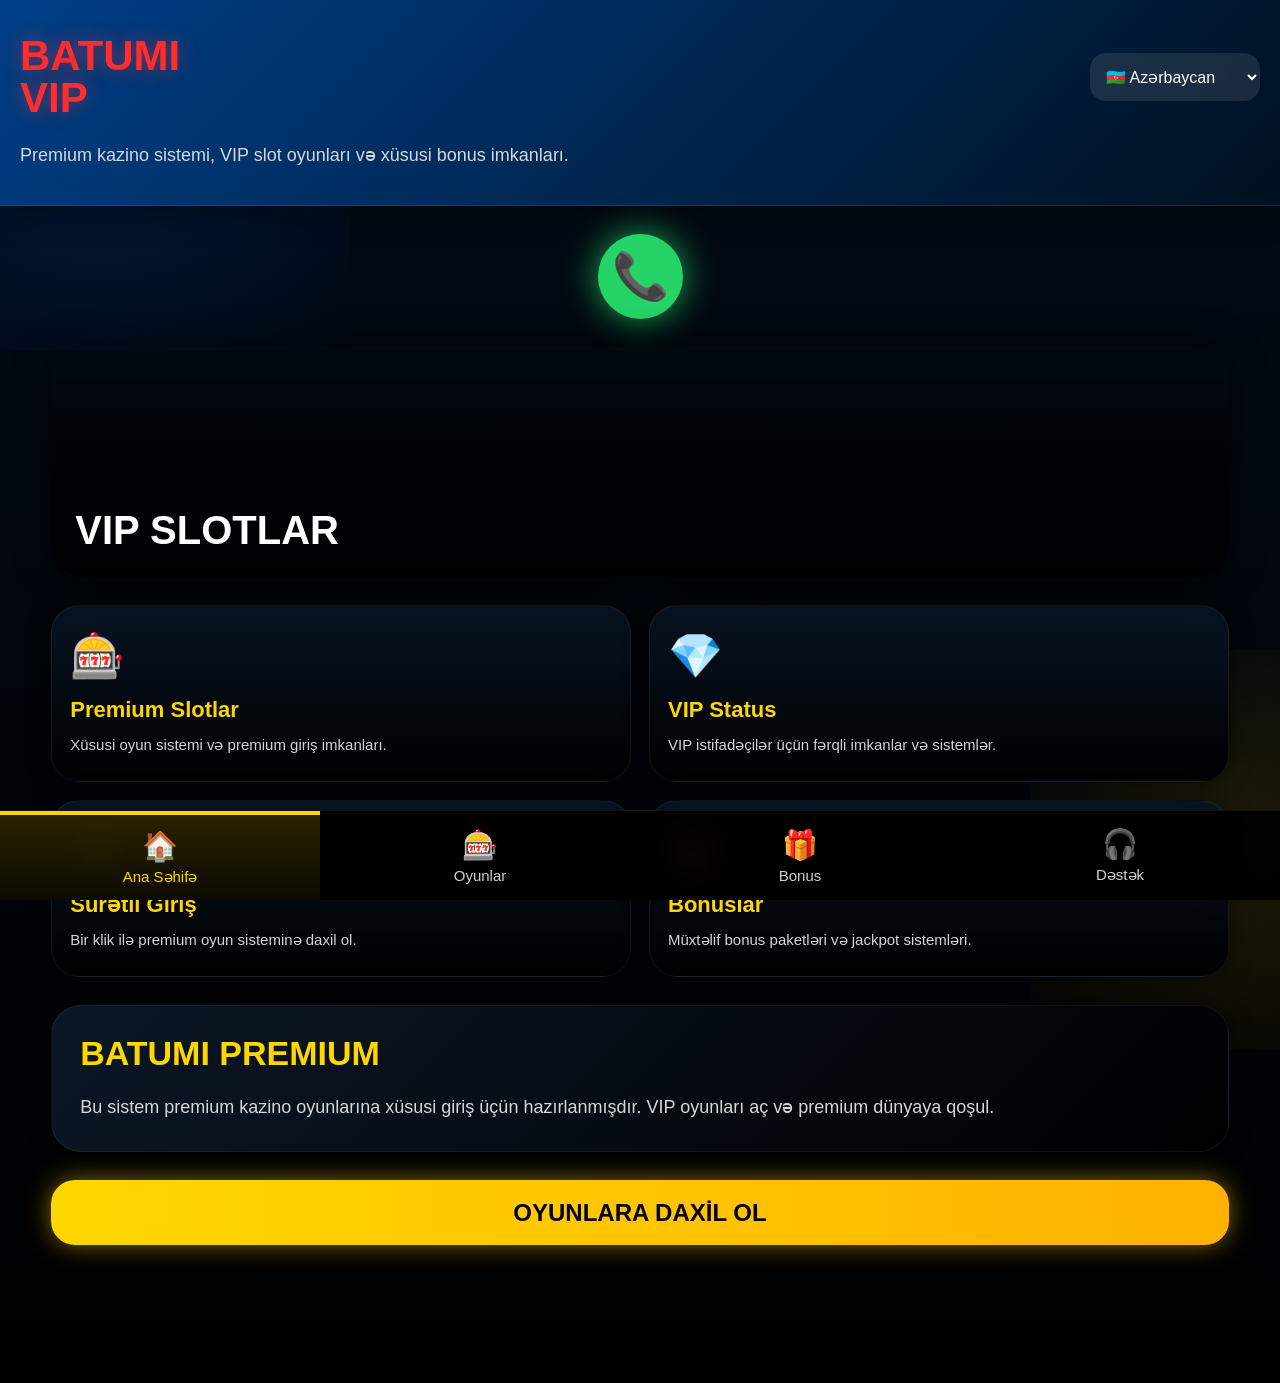
==== index.html @ f7ec3b7f "Add files via upload" ====
<!DOCTYPE html>
<html lang="az">

<head>

<meta charset="UTF-8">

<meta
name="viewport"
content="width=device-width, initial-scale=1.0"
/>

<title>
BATUMI VIP
</title>

<style>

*{

margin:0;
padding:0;
box-sizing:border-box;
font-family:Arial,sans-serif;

}

body{

background:
linear-gradient(
180deg,
#020b16,
#000000
);

color:white;

padding-bottom:110px;

overflow-x:hidden;

}

/* BACKGROUND EFFECT */

body::before{

content:"";

position:fixed;

width:500px;
height:500px;

background:
radial-gradient(
circle,
rgba(0,102,255,.18),
transparent
);

top:-150px;
left:-150px;

z-index:-1;

}

body::after{

content:"";

position:fixed;

width:400px;
height:400px;

background:
radial-gradient(
circle,
rgba(255,208,0,.12),
transparent
);

bottom:-150px;
right:-150px;

z-index:-1;

}

/* HEADER */

.header{

padding:35px 20px;

background:
linear-gradient(
135deg,
#003f88,
#00101f
);

border-bottom:
1px solid rgba(255,255,255,.08);

box-shadow:
0 10px 25px rgba(0,0,0,.4);

}

.top-header{

display:flex;

justify-content:space-between;

align-items:center;

gap:15px;

}

.logo{

font-size:42px;

font-weight:900;

line-height:1;

color:#ff2d2d;

text-shadow:
0 0 18px rgba(255,45,45,.5);

}

.lang-select{

width:170px;

height:48px;

border:none;

outline:none;

border-radius:16px;

padding:0 12px;

font-size:16px;

background:
rgba(255,255,255,.1);

color:white;

backdrop-filter:blur(10px);

}

/* SUBTITLE */

.subtitle{

margin-top:22px;

font-size:18px;

line-height:1.6;

color:#d7d7d7;

}

/* WHATSAPP */

.whatsapp-area{

display:flex;

justify-content:center;

margin:28px 0;

}

.whatsapp-btn{

width:85px;

height:85px;

border-radius:50%;

background:#25D366;

display:flex;

justify-content:center;

align-items:center;

font-size:46px;

text-decoration:none;

box-shadow:
0 0 35px rgba(37,211,102,.8);

animation:pulse 2s infinite;

}

@keyframes pulse{

0%{
transform:scale(1);
}

50%{
transform:scale(1.07);
}

100%{
transform:scale(1);
}

}

/* PREMIUM SLIDER */

.slider{

width:92%;

height:230px;

margin:auto;

border-radius:32px;

overflow:hidden;

position:relative;

box-shadow:
0 0 35px rgba(0,0,0,.6);

}

.slide{

position:absolute;

width:100%;
height:100%;

background-size:cover;
background-position:center;

display:flex;

align-items:flex-end;

padding:24px;

font-size:40px;

font-weight:900;

transition:.7s;

}

.slide::before{

content:"";

position:absolute;

inset:0;

background:
linear-gradient(
180deg,
transparent,
rgba(0,0,0,.9)
);

}

.slide span{

position:relative;

z-index:2;

}

.slide1{

background-image:
url("https://images.unsplash.com/photo-1511512578047-dfb367046420?q=80&w=1200");

}

.slide2{

background-image:
url("https://images.unsplash.com/photo-1596838132731-3301c3fd4317?q=80&w=1200");

}

/* VIP SECTION */

.vip-section{

width:92%;

margin:28px auto;

display:grid;

grid-template-columns:
repeat(2,1fr);

gap:18px;

}

.vip-card{

background:
linear-gradient(
180deg,
rgba(8,20,35,.96),
rgba(0,0,0,.96)
);

padding:24px 18px;

border-radius:28px;

border:
1px solid rgba(255,255,255,.06);

box-shadow:
0 0 22px rgba(0,0,0,.5);

transition:.3s;

}

.vip-card:hover{

transform:translateY(-4px);

}

.vip-icon{

font-size:44px;

margin-bottom:15px;

}

.vip-title{

font-size:22px;

font-weight:900;

margin-bottom:10px;

color:#FFD700;

}

.vip-text{

font-size:15px;

line-height:1.6;

color:#d5d5d5;

}

/* INFO BOX */

.info-box{

width:92%;

margin:20px auto;

padding:28px;

border-radius:30px;

background:
linear-gradient(
135deg,
rgba(12,24,40,.96),
rgba(0,0,0,.96)
);

border:
1px solid rgba(255,255,255,.06);

box-shadow:
0 0 25px rgba(0,0,0,.45);

}

.info-title{

font-size:34px;

font-weight:900;

color:#FFD700;

margin-bottom:18px;

}

.info-text{

font-size:18px;

line-height:1.8;

color:#d7d7d7;

}

/* BUTTON */

.enter-btn{

width:92%;

height:65px;

margin:28px auto;

border:none;

border-radius:24px;

display:flex;

justify-content:center;

align-items:center;

font-size:24px;

font-weight:900;

background:
linear-gradient(
90deg,
#FFD700,
#ffb300
);

color:black;

box-shadow:
0 0 25px rgba(255,208,0,.5);

cursor:pointer;

}

/* FOOTER */

.bottom-nav{

position:fixed;

bottom:0;

left:0;

width:100%;

height:90px;

background:
rgba(0,0,0,.96);

display:flex;

justify-content:space-around;

align-items:center;

backdrop-filter:blur(12px);

border-top:
1px solid rgba(255,255,255,.08);

}

.nav-item{

width:25%;

height:100%;

display:flex;

flex-direction:column;

justify-content:center;

align-items:center;

gap:5px;

font-size:15px;

text-decoration:none;

color:#d0d0d0;

transition:.3s;

}

.nav-item.active{

background:
linear-gradient(
180deg,
rgba(255,208,0,.16),
rgba(255,208,0,.05)
);

color:#FFD700;

border-top:
4px solid #FFD700;

}

.nav-icon{

font-size:29px;

}

</style>

</head>

<body>

<!-- HEADER -->

<div class="header">

<div class="top-header">

<div class="logo">
BATUMI<br>VIP
</div>

<select
class="lang-select"
id="language"
onchange="changeLanguage()"
>

<option value="az">
🇦🇿 Azərbaycan
</option>

<option value="en">
🇬🇧 English
</option>

<option value="ru">
🇷🇺 Русский
</option>

</select>

</div>

<div
class="subtitle"
id="subtitle"
>

Premium kazino sistemi,
VIP slot oyunları və xüsusi bonus imkanları.

</div>

</div>

<!-- WHATSAPP -->

<div class="whatsapp-area">

<a
href="https://wa.me/18258148484"
target="_blank"
class="whatsapp-btn"
>
📞
</a>

</div>

<!-- SLIDER -->

<div class="slider">

<div
class="slide slide1"
id="slide1"
>

<span>
VIP SLOTLAR
</span>

</div>

<div
class="slide slide2"
id="slide2"
style="opacity:0;"
>

<span>
MEGA BONUSLAR
</span>

</div>

</div>

<!-- VIP CARDS -->

<div class="vip-section">

<div class="vip-card">

<div class="vip-icon">
🎰
</div>

<div class="vip-title">
Premium Slotlar
</div>

<div class="vip-text">

Xüsusi oyun sistemi və premium giriş imkanları.

</div>

</div>

<div class="vip-card">

<div class="vip-icon">
💎
</div>

<div class="vip-title">
VIP Status
</div>

<div class="vip-text">

VIP istifadəçilər üçün fərqli imkanlar və sistemlər.

</div>

</div>

<div class="vip-card">

<div class="vip-icon">
⚡
</div>

<div class="vip-title">
Sürətli Giriş
</div>

<div class="vip-text">

Bir klik ilə premium oyun sisteminə daxil ol.

</div>

</div>

<div class="vip-card">

<div class="vip-icon">
🎁
</div>

<div class="vip-title">
Bonuslar
</div>

<div class="vip-text">

Müxtəlif bonus paketləri və jackpot sistemləri.

</div>

</div>

</div>

<!-- INFO -->

<div class="info-box">

<div class="info-title">
BATUMI PREMIUM
</div>

<div
class="info-text"
id="infoText"
>

Bu sistem premium kazino oyunlarına
xüsusi giriş üçün hazırlanmışdır.
VIP oyunları aç və premium dünyaya qoşul.

</div>

</div>

<!-- BUTTON -->

<button
class="enter-btn"
onclick="window.location.href='games.html'"
id="enterBtn"
>

OYUNLARA DAXİL OL

</button>

<!-- FOOTER -->

<div class="bottom-nav">

<a
href="index.html"
class="nav-item active"
>

<div class="nav-icon">
🏠
</div>

<div id="homeText">
Ana Səhifə
</div>

</a>

<a
href="games.html"
class="nav-item"
>

<div class="nav-icon">
🎰
</div>

<div id="gamesText">
Oyunlar
</div>

</a>

<a
href="bonus.html"
class="nav-item"
>

<div class="nav-icon">
🎁
</div>

<div id="bonusText">
Bonus
</div>

</a>

<a
href="support.html"
class="nav-item"
>

<div class="nav-icon">
🎧
</div>

<div id="supportText">
Dəstək
</div>

</a>

</div>

<script>

/* LANGUAGE */

function changeLanguage(){

const lang =
document.getElementById(
"language"
).value;

if(lang==="az"){

homeText.innerText =
"Ana Səhifə";

gamesText.innerText =
"Oyunlar";

bonusText.innerText =
"Bonus";

supportText.innerText =
"Dəstək";

subtitle.innerText =
"Premium kazino sistemi, VIP slot oyunları və xüsusi bonus imkanları.";

infoText.innerText =
"Bu sistem premium kazino oyunlarına xüsusi giriş üçün hazırlanmışdır. VIP oyunları aç və premium dünyaya qoşul.";

enterBtn.innerText =
"OYUNLARA DAXİL OL";

slide1.innerHTML =
"<span>VIP SLOTLAR</span>";

slide2.innerHTML =
"<span>MEGA BONUSLAR</span>";

}

if(lang==="en"){

homeText.innerText =
"Home";

gamesText.innerText =
"Games";

bonusText.innerText =
"Bonus";

supportText.innerText =
"Support";

subtitle.innerText =
"Premium casino system, VIP slot games and special bonus opportunities.";

infoText.innerText =
"This system is designed for special access to premium casino games. Unlock VIP games and join the premium world.";

enterBtn.innerText =
"ENTER GAMES";

slide1.innerHTML =
"<span>VIP SLOTS</span>";

slide2.innerHTML =
"<span>MEGA BONUSES</span>";

}

if(lang==="ru"){

homeText.innerText =
"Главная";

gamesText.innerText =
"Игры";

bonusText.innerText =
"Бонус";

supportText.innerText =
"Поддержка";

subtitle.innerText =
"Премиальная казино система, VIP слоты и специальные бонусы.";

infoText.innerText =
"Эта система создана для специального доступа к премиум казино играм.";

enterBtn.innerText =
"ВОЙТИ В ИГРЫ";

slide1.innerHTML =
"<span>VIP СЛОТЫ</span>";

slide2.innerHTML =
"<span>МЕГА БОНУСЫ</span>";

}

}

/* SLIDER */

let current = 0;

const slides =
document.querySelectorAll(".slide");

setInterval(()=>{

slides[current].style.opacity = 0;

current++;

if(current >= slides.length){

current = 0;

}

slides[current].style.opacity = 1;

},3000);

</script>

</body>
</html>
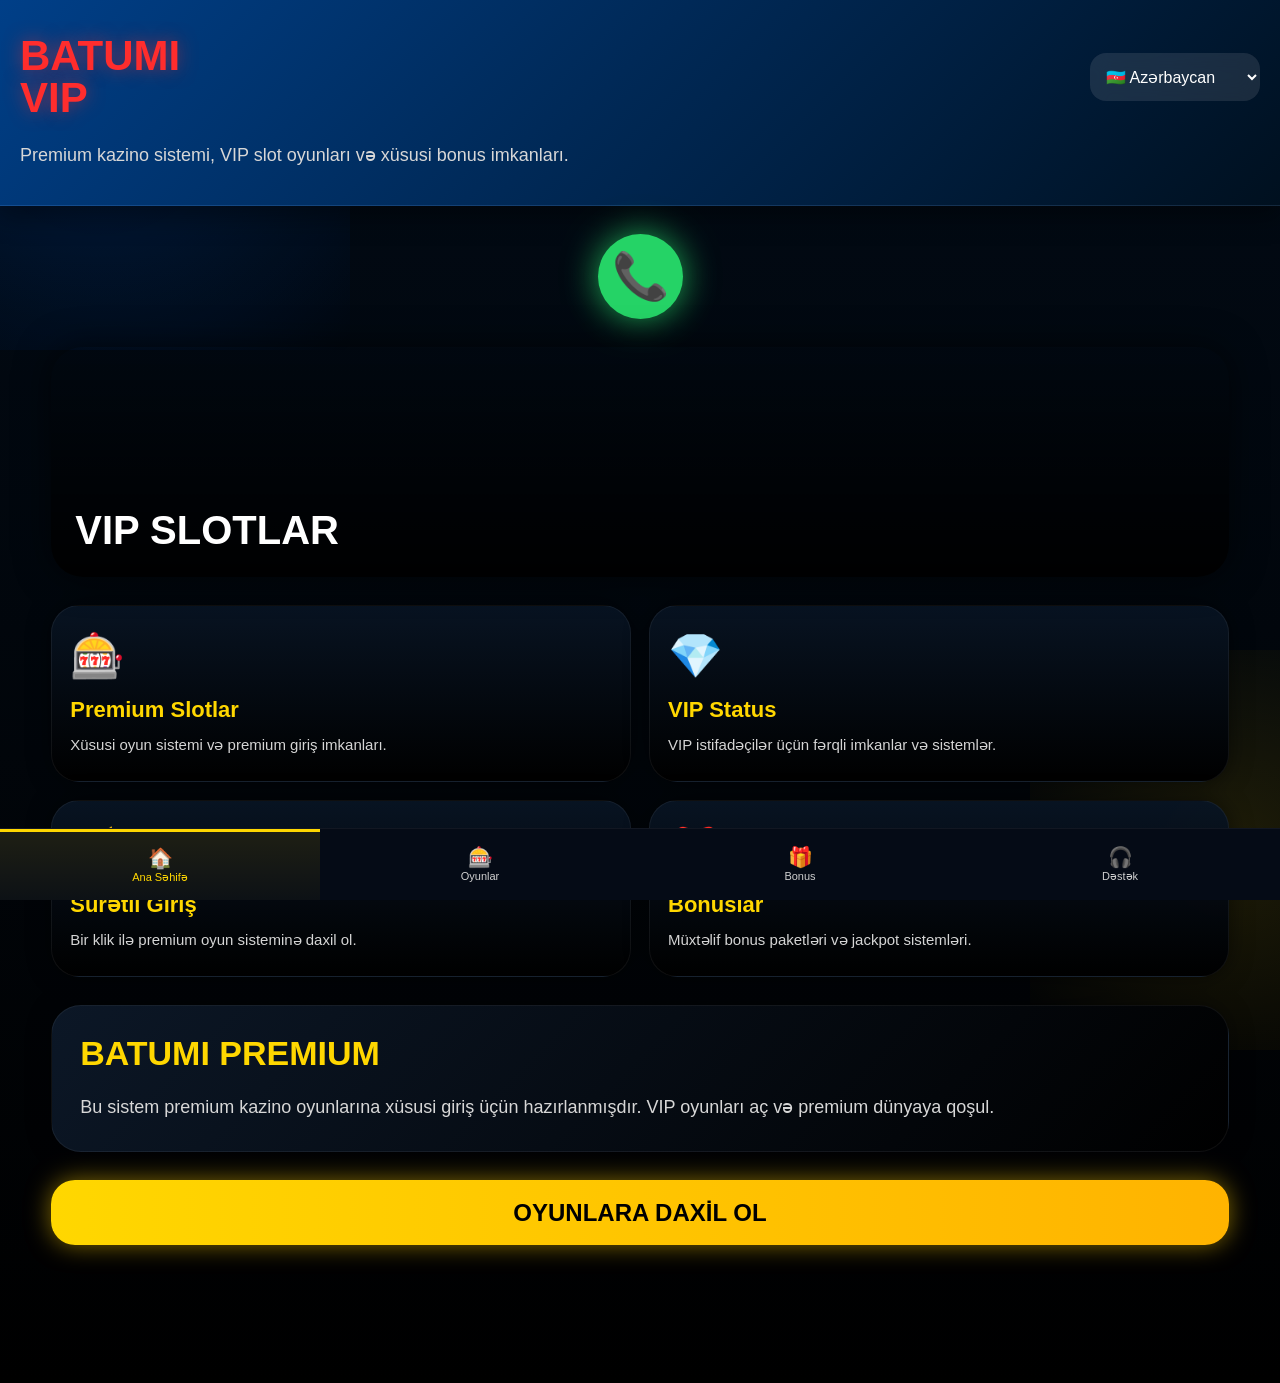
==== commit d9546e0c: "Add files via upload" ====
--- a/index.html
+++ b/index.html
@@ -483,51 +483,49 @@
 
 /* FOOTER */
 
+
+
+
+/* FOOTER */
+
 .bottom-nav{
 
 position:fixed;
-
 bottom:0;
-
 left:0;
 
 width:100%;
-
-height:90px;
-
-background:
-rgba(0,0,0,.96);
+height:72px;
+
+background:#050b16;
 
 display:flex;
-
 justify-content:space-around;
-
 align-items:center;
 
 backdrop-filter:blur(12px);
 
 border-top:
-1px solid rgba(255,255,255,.08);
+1px solid rgba(255,255,255,.05);
+
+z-index:999999;
 
 }
 
 .nav-item{
 
 width:25%;
-
 height:100%;
 
 display:flex;
-
 flex-direction:column;
 
 justify-content:center;
-
 align-items:center;
 
-gap:5px;
-
-font-size:15px;
+gap:3px;
+
+font-size:11px;
 
 text-decoration:none;
 
@@ -542,20 +540,21 @@
 background:
 linear-gradient(
 180deg,
-rgba(255,208,0,.16),
-rgba(255,208,0,.05)
+rgba(255,208,0,.10),
+rgba(255,208,0,.03)
 );
 
 color:#FFD700;
 
 border-top:
-4px solid #FFD700;
+3px solid #FFD700;
 
 }
 
 .nav-icon{
 
-font-size:29px;
+font-size:20px;
+line-height:1;
 
 }
 
